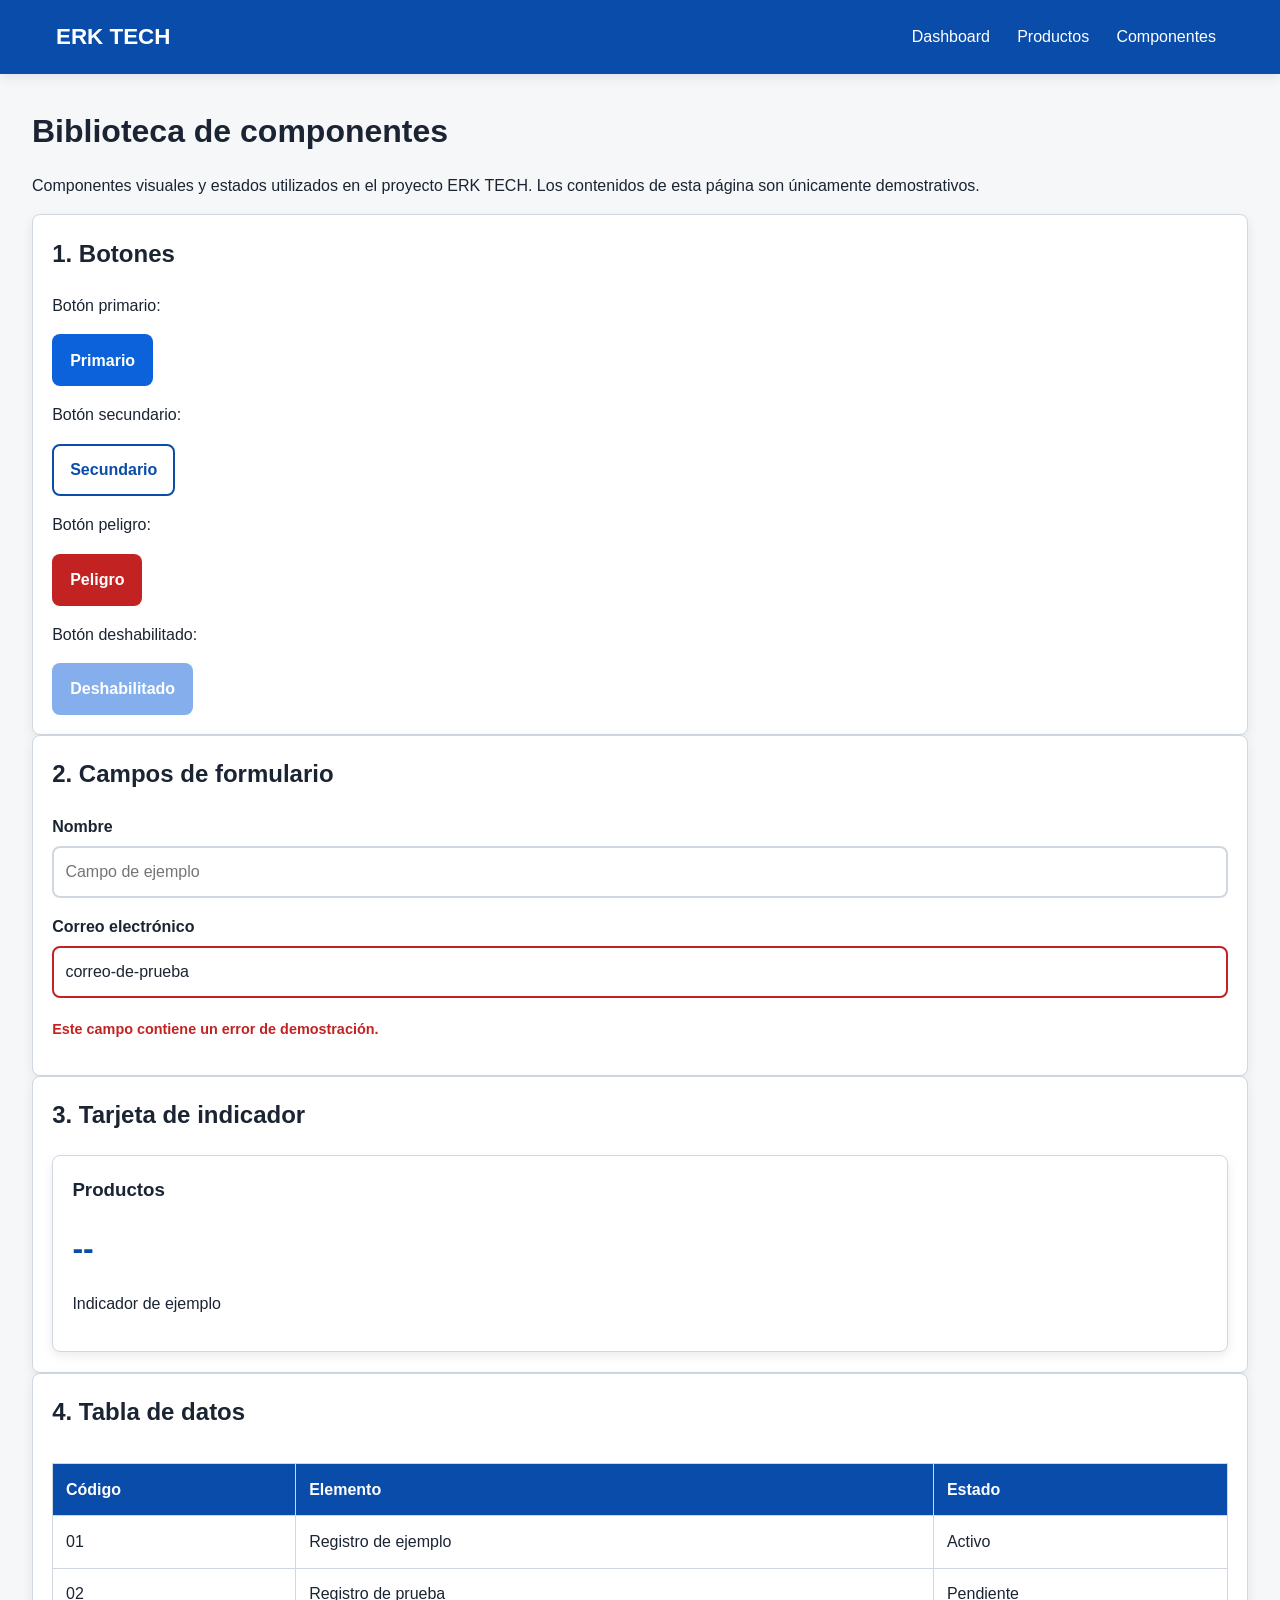
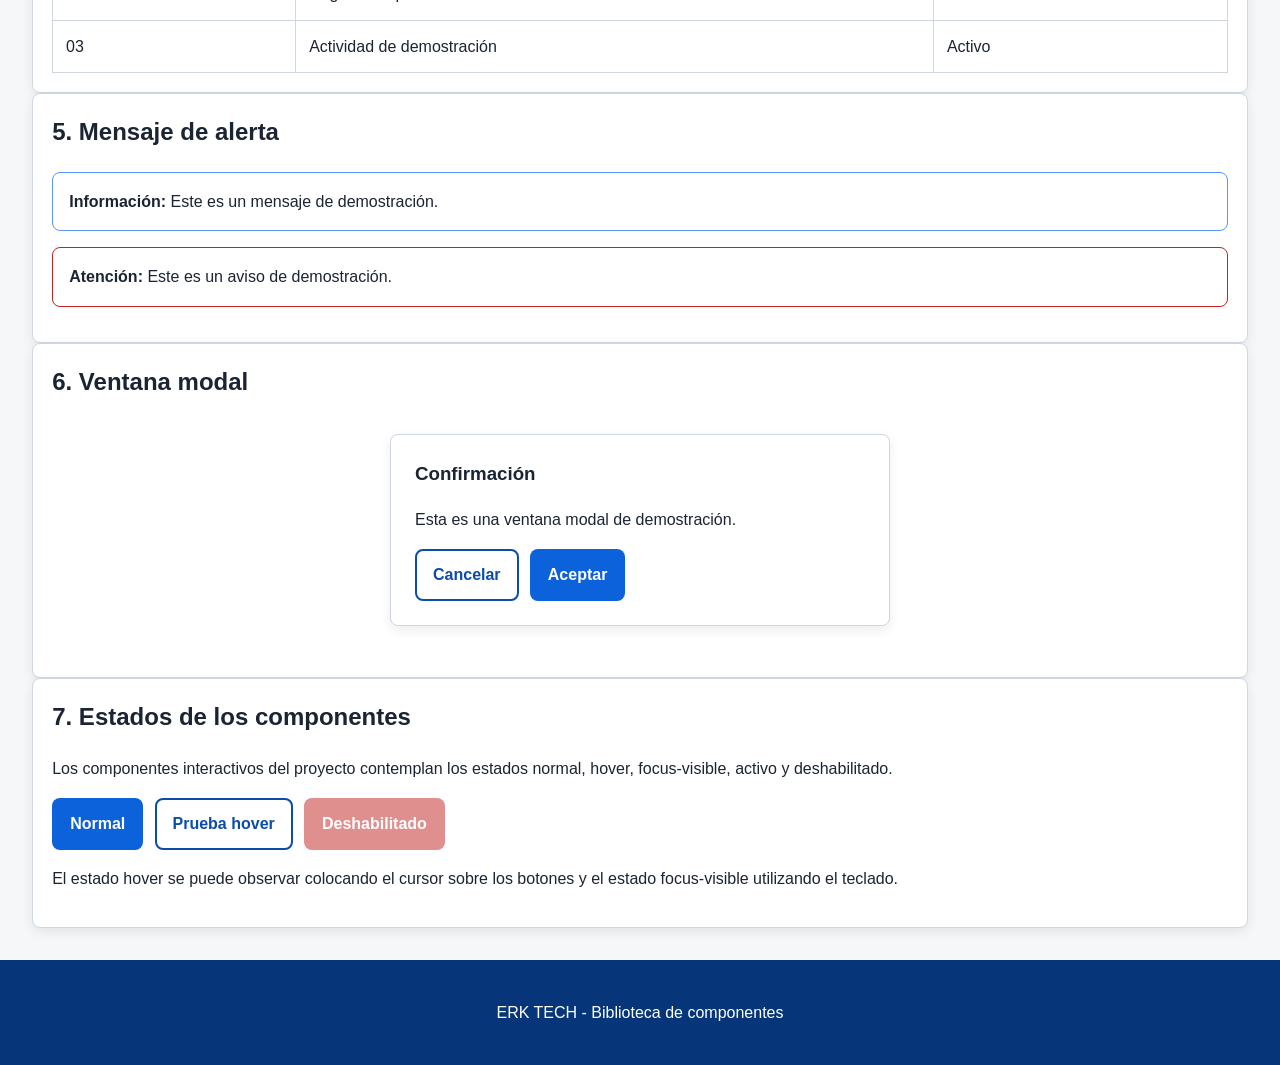
==== ERK_TECH/componente.html @ 750eb1f3 "Día 6 - diseño responsive y biblioteca componentes" ====
<!DOCTYPE html>
<html lang="es">
<head>
    <meta charset="UTF-8">
    <meta name="viewport" content="width=device-width, initial-scale=1.0">
    <meta name="description" content="Biblioteca de componentes de ERK TECH">
    <title>Componentes - ERK TECH</title>
    <link rel="stylesheet" href="css/estilos.css">
</head>

<body>

    <header class="site-header">
        <div class="header-content">

            <a href="dashboard.html" class="logo">
                ERK TECH
            </a>

            <button class="boton-menu" type="button" aria-label="Abrir menú">
                ☰ Menú
            </button>

            <nav class="main-nav" aria-label="Navegación principal">
                <a href="dashboard.html">Dashboard</a>
                <a href="productos.html">Productos</a>
                <a href="componentes.html">Componentes</a>
            </nav>

        </div>
    </header>


    <main class="dashboard-main">

        <header>
            <h1>Biblioteca de componentes</h1>
            <p>
                Componentes visuales y estados utilizados en el proyecto ERK TECH.
                Los contenidos de esta página son únicamente demostrativos.
            </p>
        </header>


        <!-- BOTONES -->

        <section class="dashboard-card">
            <h2>1. Botones</h2>

            <p>Botón primario:</p>

            <button class="boton-primario">
                Primario
            </button>

            <p>Botón secundario:</p>

            <button class="boton-secundario">
                Secundario
            </button>

            <p>Botón peligro:</p>

            <button class="boton-peligro">
                Peligro
            </button>

            <p>Botón deshabilitado:</p>

            <button class="boton-primario" disabled>
                Deshabilitado
            </button>
        </section>


        <!-- FORMULARIOS -->

        <section class="dashboard-card">
            <h2>2. Campos de formulario</h2>

            <form class="formulario">

                <div class="formulario-grupo">
                    <label for="nombre">Nombre</label>

                    <input
                        type="text"
                        id="nombre"
                        name="nombre"
                        placeholder="Campo de ejemplo"
                    >
                </div>


                <div class="formulario-grupo">

                    <label for="correo">
                        Correo electrónico
                    </label>

                    <input
                        class="campo-error"
                        type="email"
                        id="correo"
                        name="correo"
                        value="correo-de-prueba"
                        aria-describedby="mensaje-error"
                    >

                    <p
                        class="mensaje-error"
                        id="mensaje-error"
                    >
                        Este campo contiene un error de demostración.
                    </p>

                </div>

            </form>
        </section>


        <!-- TARJETA -->

        <section class="dashboard-card">

            <h2>3. Tarjeta de indicador</h2>

            <article class="dashboard-card">

                <h3>Productos</h3>

                <p class="dashboard-number">
                    --
                </p>

                <p>
                    Indicador de ejemplo
                </p>

            </article>

        </section>


        <!-- TABLA -->

        <section class="dashboard-card">

            <h2>4. Tabla de datos</h2>

            <div class="table-section">

                <table>

                    <thead>

                        <tr>
                            <th>Código</th>
                            <th>Elemento</th>
                            <th>Estado</th>
                        </tr>

                    </thead>

                    <tbody>

                        <tr>
                            <td>01</td>
                            <td>Registro de ejemplo</td>
                            <td>Activo</td>
                        </tr>

                        <tr>
                            <td>02</td>
                            <td>Registro de prueba</td>
                            <td>Pendiente</td>
                        </tr>

                        <tr>
                            <td>03</td>
                            <td>Actividad de demostración</td>
                            <td>Activo</td>
                        </tr>

                    </tbody>

                </table>

            </div>

        </section>


        <!-- ALERTA -->

        <section class="dashboard-card">

            <h2>5. Mensaje de alerta</h2>

            <div class="alerta">
                <strong>Información:</strong>
                Este es un mensaje de demostración.
            </div>

            <div class="alerta alerta-advertencia">
                <strong>Atención:</strong>
                Este es un aviso de demostración.
            </div>

        </section>


        <!-- MODAL -->

        <section class="dashboard-card">

            <h2>6. Ventana modal</h2>

            <div class="modal">

                <h3>Confirmación</h3>

                <p>
                    Esta es una ventana modal de demostración.
                </p>

                <div class="modal-acciones">

                    <button class="boton-secundario">
                        Cancelar
                    </button>

                    <button class="boton-primario">
                        Aceptar
                    </button>

                </div>

            </div>

        </section>


        <!-- ESTADOS -->

        <section class="dashboard-card">

            <h2>7. Estados de los componentes</h2>

            <p>
                Los componentes interactivos del proyecto contemplan
                los estados normal, hover, focus-visible, activo y
                deshabilitado.
            </p>

            <div class="modal-acciones">

                <button class="boton-primario">
                    Normal
                </button>

                <button class="boton-secundario">
                    Prueba hover
                </button>

                <button class="boton-peligro" disabled>
                    Deshabilitado
                </button>

            </div>

            <p>
                El estado hover se puede observar colocando el cursor
                sobre los botones y el estado focus-visible utilizando
                el teclado.
            </p>

        </section>

    </main>


    <footer class="site-footer">

        <p>
            ERK TECH - Biblioteca de componentes
        </p>

    </footer>

</body>
</html>
---- ERK_TECH/css/estilos.css ----
/* =========================================================
   ERK TECH - DÍA 6
   Diseño responsive y componentes de interfaz
   Enfoque Mobile First
   ========================================================= */


/* =========================================================
   1. VARIABLES DE MARCA
   ========================================================= */

:root {
    --color-marca: hsl(215, 90%, 35%);
    --color-marca-oscuro: hsl(215, 90%, 25%);
    --color-accion: hsl(215, 90%, 45%);
    --color-acento: hsl(215, 90%, 65%);

    --superficie: hsl(210, 20%, 97%);
    --superficie-blanca: hsl(0, 0%, 100%);

    --texto: hsl(215, 30%, 15%);
    --texto-secundario: hsl(215, 15%, 40%);
    --borde: hsl(215, 20%, 85%);

    --error: hsl(0, 70%, 45%);
    --peligro: hsl(0, 70%, 45%);
    --exito: hsl(145, 55%, 35%);

    --radio: 8px;
    --sombra: 0 4px 12px rgba(0, 0, 0, 0.08);
}


/* =========================================================
   2. CONFIGURACIÓN GENERAL
   ========================================================= */

* {
    box-sizing: border-box;
}

html {
    scroll-behavior: smooth;
}

body {
    margin: 0;
    font-family: Arial, sans-serif;
    background-color: var(--superficie);
    color: var(--texto);
    line-height: 1.6;
}

img {
    max-width: 100%;
    height: auto;
    display: block;
}

h1,
h2,
h3,
h4 {
    margin-top: 0;
}

a {
    color: var(--color-accion);
    text-decoration: none;
}

a:hover {
    text-decoration: underline;
}


/* =========================================================
   3. BOTONES
   ========================================================= */

button,
.boton {
    display: inline-flex;
    align-items: center;
    justify-content: center;
    min-height: 44px;
    padding: 0.7rem 1rem;
    border: 2px solid transparent;
    border-radius: var(--radio);
    font: inherit;
    font-weight: bold;
    cursor: pointer;
    transition: background-color 0.2s ease,
                color 0.2s ease,
                border-color 0.2s ease,
                transform 0.2s ease;
}


/* Botón primario */

.boton-primario {
    background-color: var(--color-accion);
    color: white;
}

.boton-primario:hover {
    background-color: var(--color-marca-oscuro);
}

.boton-primario:focus-visible {
    outline: 3px solid var(--color-acento);
    outline-offset: 2px;
}

.boton-primario:active {
    transform: scale(0.97);
}

.boton-primario:disabled {
    opacity: 0.5;
    cursor: not-allowed;
}


/* Botón secundario */

.boton-secundario {
    background-color: white;
    color: var(--color-marca);
    border-color: var(--color-marca);
}

.boton-secundario:hover {
    background-color: var(--color-acento);
}

.boton-secundario:focus-visible {
    outline: 3px solid var(--color-acento);
    outline-offset: 2px;
}

.boton-secundario:active {
    transform: scale(0.97);
}

.boton-secundario:disabled {
    opacity: 0.5;
    cursor: not-allowed;
}


/* Botón peligro */

.boton-peligro {
    background-color: var(--peligro);
    color: white;
}

.boton-peligro:hover {
    filter: brightness(0.9);
}

.boton-peligro:focus-visible {
    outline: 3px solid var(--color-acento);
    outline-offset: 2px;
}

.boton-peligro:active {
    transform: scale(0.97);
}

.boton-peligro:disabled {
    opacity: 0.5;
    cursor: not-allowed;
}


/* =========================================================
   4. CAMPOS DE FORMULARIO
   ========================================================= */

.formulario {
    display: grid;
    gap: 1rem;
}

.formulario-grupo {
    display: grid;
    gap: 0.4rem;
}

.formulario label {
    font-weight: bold;
}

.formulario input,
.formulario select,
.formulario textarea {
    width: 100%;
    min-height: 44px;
    padding: 0.7rem;
    border: 2px solid var(--borde);
    border-radius: var(--radio);
    background-color: white;
    color: var(--texto);
    font: inherit;
}

.formulario input:hover,
.formulario select:hover,
.formulario textarea:hover {
    border-color: var(--color-acento);
}

.formulario input:focus-visible,
.formulario select:focus-visible,
.formulario textarea:focus-visible {
    outline: 3px solid var(--color-acento);
    outline-offset: 2px;
}

.campo-error {
    border-color: var(--error) !important;
}

.mensaje-error {
    color: var(--error);
    font-size: 0.9rem;
    font-weight: bold;
}


/* =========================================================
   5. BARRA SUPERIOR
   ========================================================= */

.site-header {
    position: sticky;
    top: 0;
    z-index: 1000;
    background-color: var(--color-marca);
    color: white;
    box-shadow: var(--sombra);
}

.header-content {
    width: min(1200px, 100%);
    margin: 0 auto;
    padding: 1rem;
    display: flex;
    flex-direction: column;
    align-items: flex-start;
    gap: 1rem;
}

.logo {
    color: white;
    font-size: 1.4rem;
    font-weight: bold;
}

.logo:hover {
    text-decoration: none;
}

.main-nav {
    display: flex;
    flex-wrap: wrap;
    gap: 0.7rem;
}

.main-nav a {
    color: white;
    padding: 0.5rem;
    border-radius: 5px;
}

.main-nav a:hover {
    background-color: var(--color-marca-oscuro);
    text-decoration: none;
}

.main-nav a:focus-visible {
    outline: 3px solid white;
    outline-offset: 2px;
}


/* =========================================================
   6. BOTÓN DEL MENÚ MÓVIL
   ========================================================= */

.boton-menu {
    display: inline-flex;
    background-color: white;
    color: var(--color-marca);
    border: none;
}


/* =========================================================
   7. ESTRUCTURA DEL DASHBOARD - MOBILE FIRST
   ========================================================= */

.dashboard-layout {
    display: grid;
    grid-template-columns: 1fr;
    grid-template-areas:
        "menu"
        "contenido";
    min-height: calc(100vh - 150px);
}


/* =========================================================
   8. MENÚ LATERAL
   ========================================================= */

.sidebar {
    grid-area: menu;
    width: 100%;
    padding: 1rem;
    background-color: var(--superficie-blanca);
    border-bottom: 1px solid var(--borde);
}

.sidebar nav {
    display: flex;
    flex-wrap: wrap;
    gap: 0.5rem;
}

.sidebar a {
    display: block;
    padding: 0.6rem 0.8rem;
    border-radius: var(--radio);
    color: var(--texto);
}

.sidebar a:hover {
    background-color: var(--color-acento);
    text-decoration: none;
}


/* =========================================================
   9. MENÚ COLAPSABLE
   ========================================================= */

@media (max-width: 1023px) {

    .sidebar {
        position: fixed;
        inset: 0 auto 0 0;
        width: 240px;
        height: 100vh;
        z-index: 1100;
        overflow-y: auto;
        transform: translateX(-100%);
        transition: transform 0.25s ease;
        border-right: 1px solid var(--borde);
        border-bottom: none;
    }

    .sidebar.abierto {
        transform: translateX(0);
    }

    .sidebar nav {
        flex-direction: column;
    }
}


/* =========================================================
   10. CONTENIDO PRINCIPAL
   ========================================================= */

.dashboard-main {
    grid-area: contenido;
    min-width: 0;
    padding: 1rem;
}

.dashboard-main h1 {
    margin-bottom: 0.5rem;
}


/* =========================================================
   11. TARJETAS DE INDICADORES
   ========================================================= */

.dashboard-grid {
    display: grid;
    grid-template-columns: 1fr;
    gap: 1rem;
    margin: 1.5rem 0;
}

.dashboard-card {
    padding: 1.2rem;
    background-color: var(--superficie-blanca);
    border: 1px solid var(--borde);
    border-radius: var(--radio);
    box-shadow: var(--sombra);
}

.dashboard-card:hover {
    transform: translateY(-2px);
}

.dashboard-number {
    margin: 0.5rem 0;
    font-size: 2rem;
    font-weight: bold;
    color: var(--color-marca);
}


/* =========================================================
   12. TABLAS
   ========================================================= */

.table-section {
    width: 100%;
    overflow-x: auto;
    margin-top: 2rem;
}

table {
    width: 100%;
    border-collapse: collapse;
    background-color: white;
}

th,
td {
    padding: 0.8rem;
    border: 1px solid var(--borde);
    text-align: left;
}

th {
    background-color: var(--color-marca);
    color: white;
}

tbody tr:hover {
    background-color: hsl(215, 90%, 95%);
}


/* =========================================================
   13. ALERTAS
   ========================================================= */

.alerta {
    padding: 1rem;
    margin: 1rem 0;
    border: 1px solid var(--color-acento);
    border-radius: var(--radio);
    background-color: white;
}

.alerta-advertencia {
    border-color: var(--peligro);
}


/* =========================================================
   14. MODAL
   ========================================================= */

.modal {
    width: min(500px, 90%);
    margin: 2rem auto;
    padding: 1.5rem;
    background-color: white;
    border: 1px solid var(--borde);
    border-radius: var(--radio);
    box-shadow: var(--sombra);
}

.modal-acciones {
    display: flex;
    flex-wrap: wrap;
    gap: 0.7rem;
    margin-top: 1rem;
}


/* =========================================================
   15. FOOTER
   ========================================================= */

.site-footer {
    padding: 1.5rem;
    background-color: var(--color-marca-oscuro);
    color: white;
    text-align: center;
}


/* =========================================================
   16. TABLET - 768 PX
   ========================================================= */

@media (min-width: 768px) {

    .header-content {
        flex-direction: row;
        align-items: center;
        justify-content: space-between;
    }

    .dashboard-grid {
        grid-template-columns: repeat(2, 1fr);
    }

    .dashboard-main {
        padding: 1.5rem;
    }
}


/* =========================================================
   17. ESCRITORIO - 1024 PX
   ========================================================= */

@media (min-width: 1024px) {

    .boton-menu {
        display: none;
    }

    .dashboard-layout {
        grid-template-columns: 240px 1fr;
        grid-template-areas:
            "menu contenido";
    }

    .sidebar {
        position: static;
        width: 240px;
        height: auto;
        min-height: calc(100vh - 150px);
        transform: none;
        overflow: visible;
        padding: 1.5rem;
        border-right: 1px solid var(--borde);
        border-bottom: none;
    }

    .sidebar nav {
        flex-direction: column;
    }

    .dashboard-main {
        padding: 2rem;
    }

    .dashboard-grid {
        grid-template-columns: repeat(4, 1fr);
    }
}


/* =========================================================
   18. PANTALLAS GRANDES - 1280 PX
   ========================================================= */

@media (min-width: 1280px) {

    .header-content,
    .dashboard-main {
        max-width: 1280px;
        margin-left: auto;
        margin-right: auto;
    }
}


/* =========================================================
   19. IMÁGENES FLEXIBLES
   ========================================================= */

.imagen-flexible {
    width: 100%;
    height: auto;
}

.imagen-ajustada {
    width: 100%;
    height: 250px;
    object-fit: cover;
}


/* =========================================================
   20. REDUCCIÓN DE MOVIMIENTO
   ========================================================= */

@media (prefers-reduced-motion: reduce) {

    *,
    *::before,
    *::after {
        scroll-behavior: auto !important;
        transition-duration: 0.01ms !important;
        animation-duration: 0.01ms !important;
        animation-iteration-count: 1 !important;
    }
}
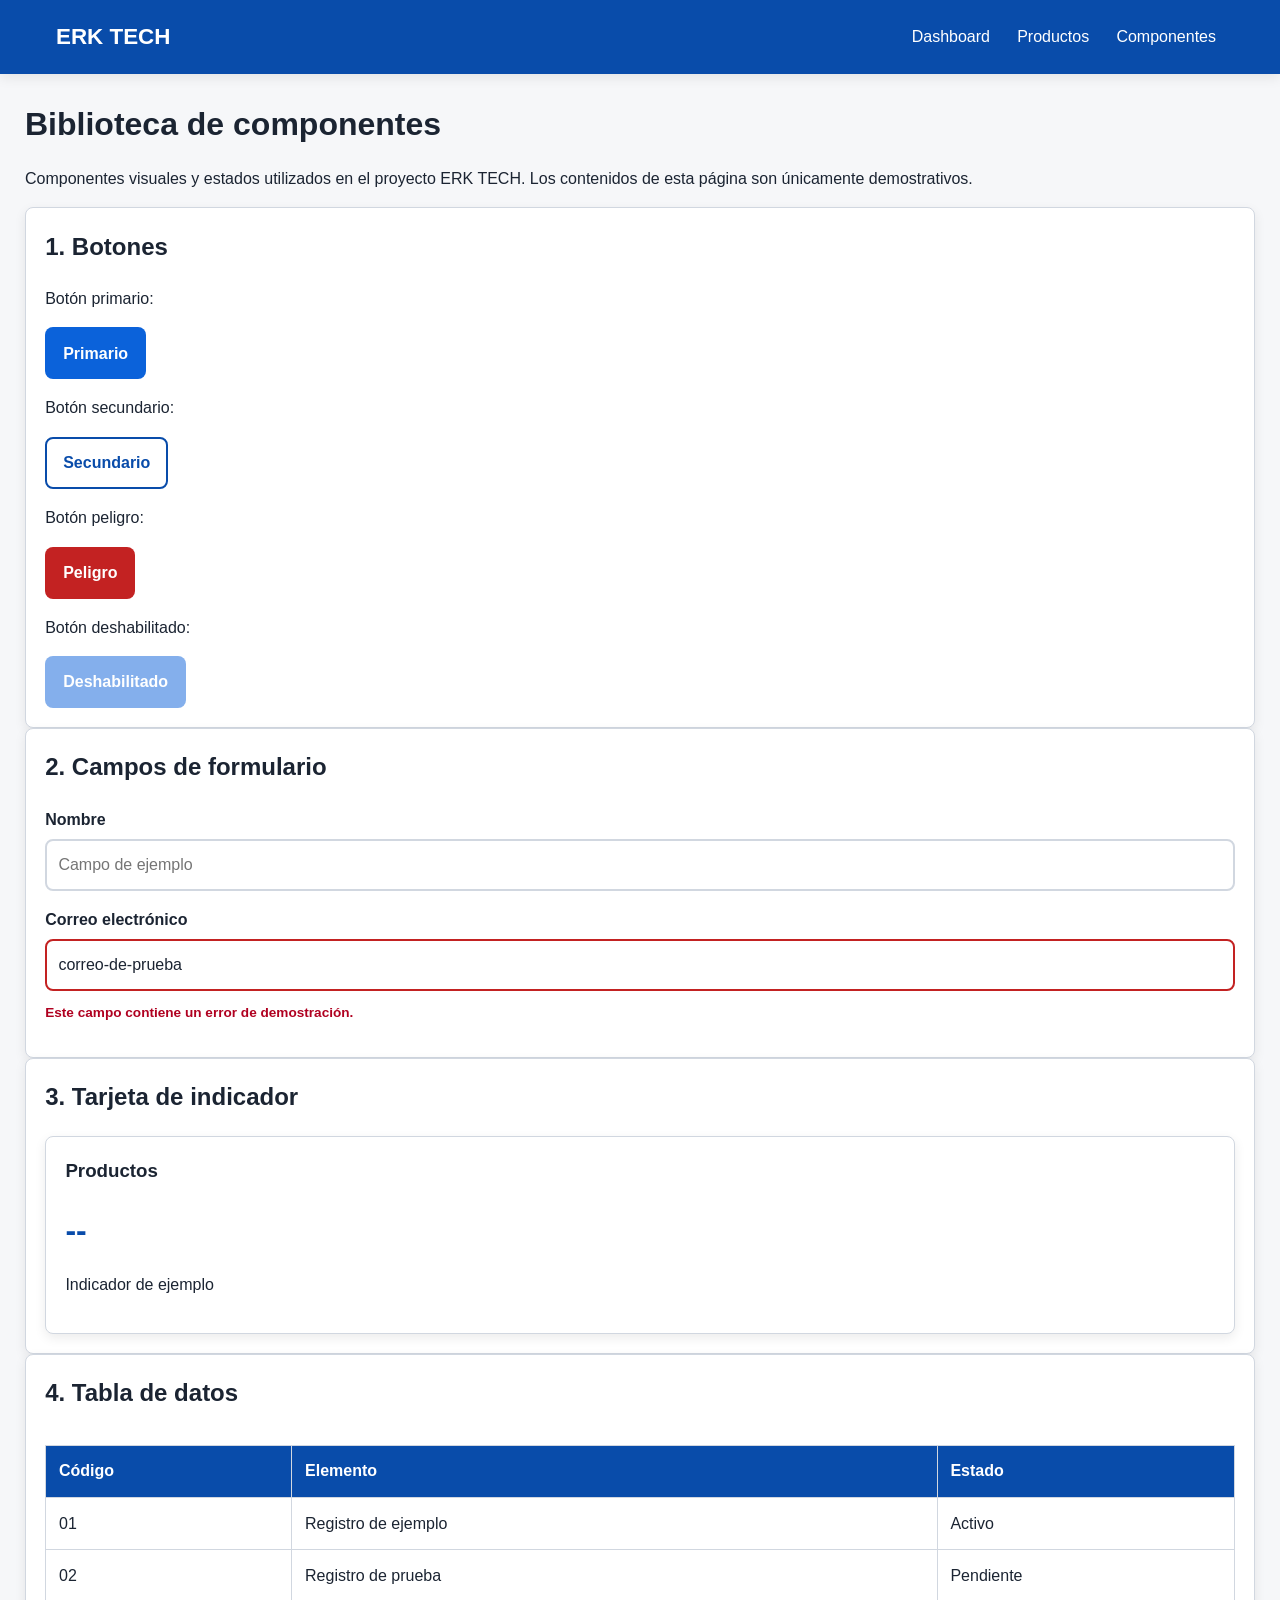
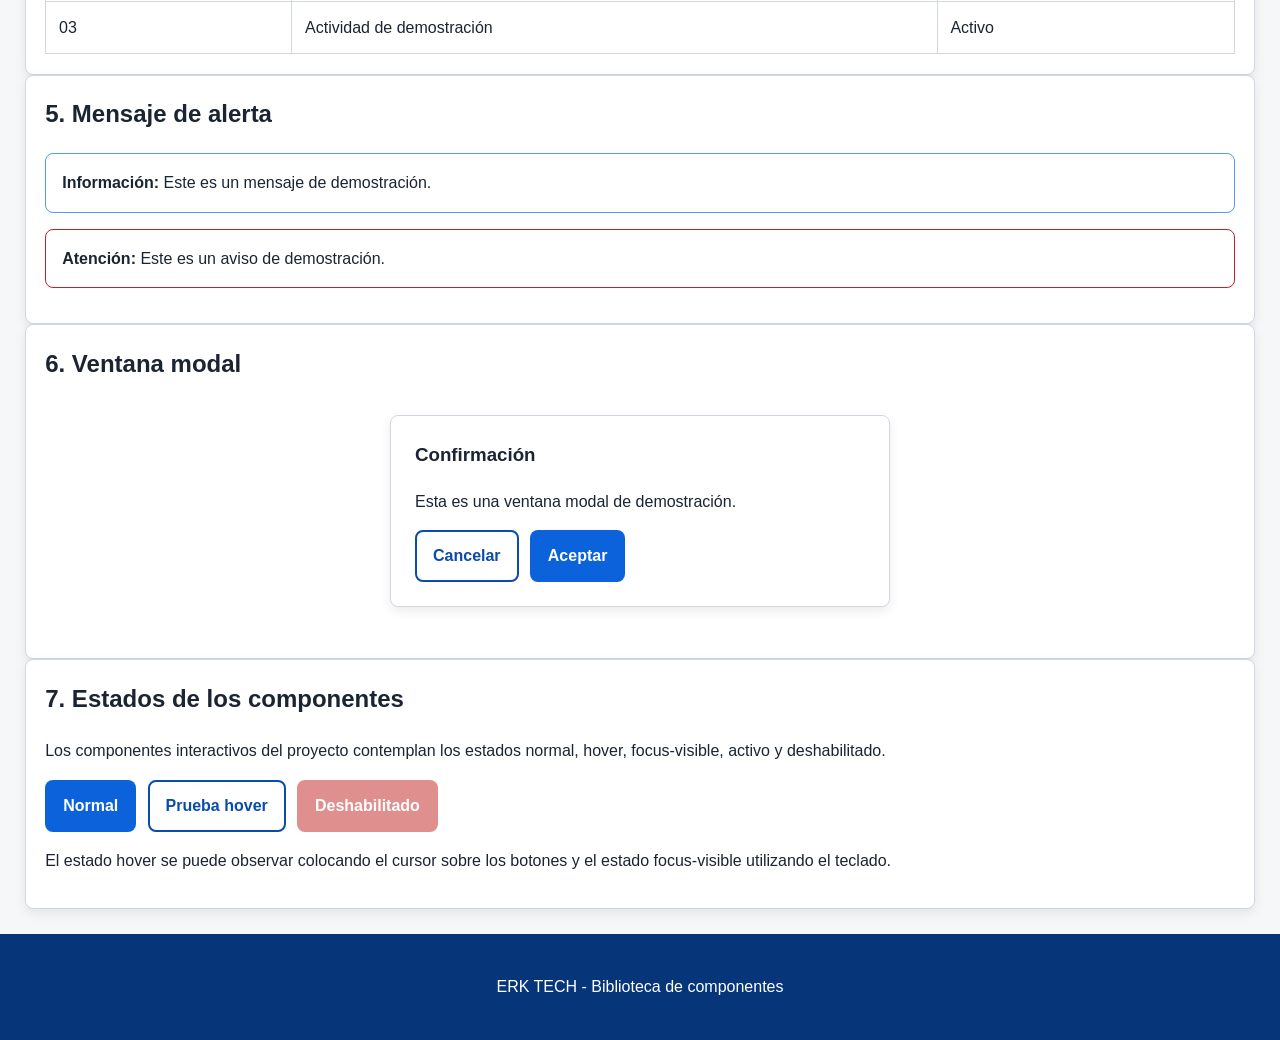
==== commit 0367b97a: "Día 7- fundamentos de JavaScript" ====
--- a/ERK_TECH/componente.html
+++ b/ERK_TECH/componente.html
@@ -289,5 +289,6 @@
 
     </footer>
 
+
 </body>
 </html>
--- a/ERK_TECH/css/estilos.css
+++ b/ERK_TECH/css/estilos.css
@@ -598,7 +598,7 @@
 }
 
 
-/* =========================================================
+    /* =========================================================
    20. REDUCCIÓN DE MOVIMIENTO
    ========================================================= */
 
@@ -612,4 +612,297 @@
         animation-duration: 0.01ms !important;
         animation-iteration-count: 1 !important;
     }
+}
+
+/* =========================================
+   ERK TECH - DASHBOARD DÍA 8
+   MENÚ LATERAL
+   ========================================= */
+
+
+/* =========================================
+   ESTRUCTURA PRINCIPAL
+   ========================================= */
+
+.dashboard-layout {
+    display: grid;
+    grid-template-columns: 240px 1fr;
+    min-height: calc(100vh - 100px);
+}
+
+
+/* =========================================
+   MENÚ LATERAL
+   ========================================= */
+
+.sidebar {
+    width: 240px;
+    min-height: 100%;
+    padding: 25px 15px;
+
+    background: var(--color-marca-oscuro);
+    color: white;
+
+    box-sizing: border-box;
+}
+
+
+.sidebar-header {
+    padding: 0 10px 20px;
+
+    border-bottom:
+        1px solid
+        rgba(255, 255, 255, 0.2);
+}
+
+
+.sidebar-header h2 {
+    margin: 0;
+    color: white;
+}
+
+
+/* =========================================
+   OPCIONES DEL MENÚ
+   ========================================= */
+
+.sidebar-nav {
+    display: flex;
+    flex-direction: column;
+
+    gap: 8px;
+
+    margin-top: 20px;
+}
+
+
+.menu-item {
+    display: flex;
+    align-items: center;
+
+    gap: 12px;
+
+    padding: 12px 14px;
+
+    border-radius: 8px;
+
+    color: white;
+    text-decoration: none;
+
+    transition:
+        background 0.2s ease,
+        transform 0.2s ease;
+}
+
+
+.menu-item:hover {
+    background:
+        rgba(255, 255, 255, 0.15);
+
+    transform: translateX(3px);
+}
+
+
+.menu-item:focus-visible {
+    outline:
+        3px solid
+        var(--color-acento);
+
+    outline-offset: 2px;
+}
+
+
+.menu-item.activo {
+    background:
+        var(--color-accion);
+}
+
+
+.menu-icon {
+    width: 22px;
+
+    text-align: center;
+
+    font-size: 18px;
+}
+
+
+/* =========================================
+   CONTENIDO DEL DASHBOARD
+   ========================================= */
+
+.dashboard-main {
+    min-width: 0;
+
+    padding: 25px;
+}
+
+
+/* =========================================
+   BOTÓN ☰
+   ========================================= */
+
+.boton-menu {
+    position: fixed;
+
+    top: 75px;
+    left: 15px;
+
+    z-index: 2000;
+
+    width: 42px;
+    height: 42px;
+
+    display: flex;
+
+    align-items: center;
+    justify-content: center;
+
+    border: none;
+    border-radius: 8px;
+
+    background:
+        var(--color-accion);
+
+    color: white;
+
+    font-size: 21px;
+
+    cursor: pointer;
+
+    box-shadow:
+        0 3px 10px
+        rgba(0, 0, 0, 0.2);
+}
+
+
+.boton-menu:hover {
+    background:
+        var(--color-marca-oscuro);
+}
+
+
+.boton-menu:focus-visible {
+    outline:
+        3px solid
+        var(--color-acento);
+
+    outline-offset: 2px;
+}
+
+
+.boton-menu:active {
+    transform: scale(0.96);
+}
+
+
+/* =========================================
+   TABLET Y CELULAR
+   ========================================= */
+
+@media (max-width: 1023px) {
+
+    .dashboard-layout {
+        display: block;
+        min-height: auto;
+    }
+
+
+    .sidebar {
+        display: none;
+
+        width: 100%;
+
+        min-height: auto;
+
+        padding: 20px;
+    }
+
+
+    .sidebar.abierto {
+        display: block;
+    }
+
+
+    .dashboard-main {
+        width: 100%;
+
+        padding: 20px;
+
+        box-sizing: border-box;
+    }
+
+
+    .sidebar-nav {
+        margin-top: 15px;
+    }
+
+
+    .menu-item {
+        padding: 13px 15px;
+    }
+
+}
+
+
+/* =========================================
+   COMPUTADOR
+   ========================================= */
+
+@media (min-width: 1024px) {
+
+    .boton-menu {
+        display: none;
+    }
+
+
+    .sidebar {
+        display: block;
+
+        position: sticky;
+
+        top: 0;
+
+        height:
+            calc(100vh - 100px);
+    }
+
+}
+
+/* =========================================
+   MENSAJES DE ERROR 
+   ========================================= */
+
+.mensaje-error {
+    display: block;
+
+    margin-top: 5px;
+
+    min-height: 18px;
+
+    font-size: 0.85rem;
+
+    color: #b00020;
+}
+
+
+.mensaje-error.visible {
+    display: block;
+}
+
+
+/* Campo con error */
+
+.product-form input:invalid,
+.product-form select:invalid {
+    border-color: #b00020;
+}
+
+
+/* Accesibilidad: enfoque visible */
+
+.product-form input:focus-visible,
+.product-form select:focus-visible {
+    outline: 3px solid var(--color-acento);
+    outline-offset: 2px;
 }
